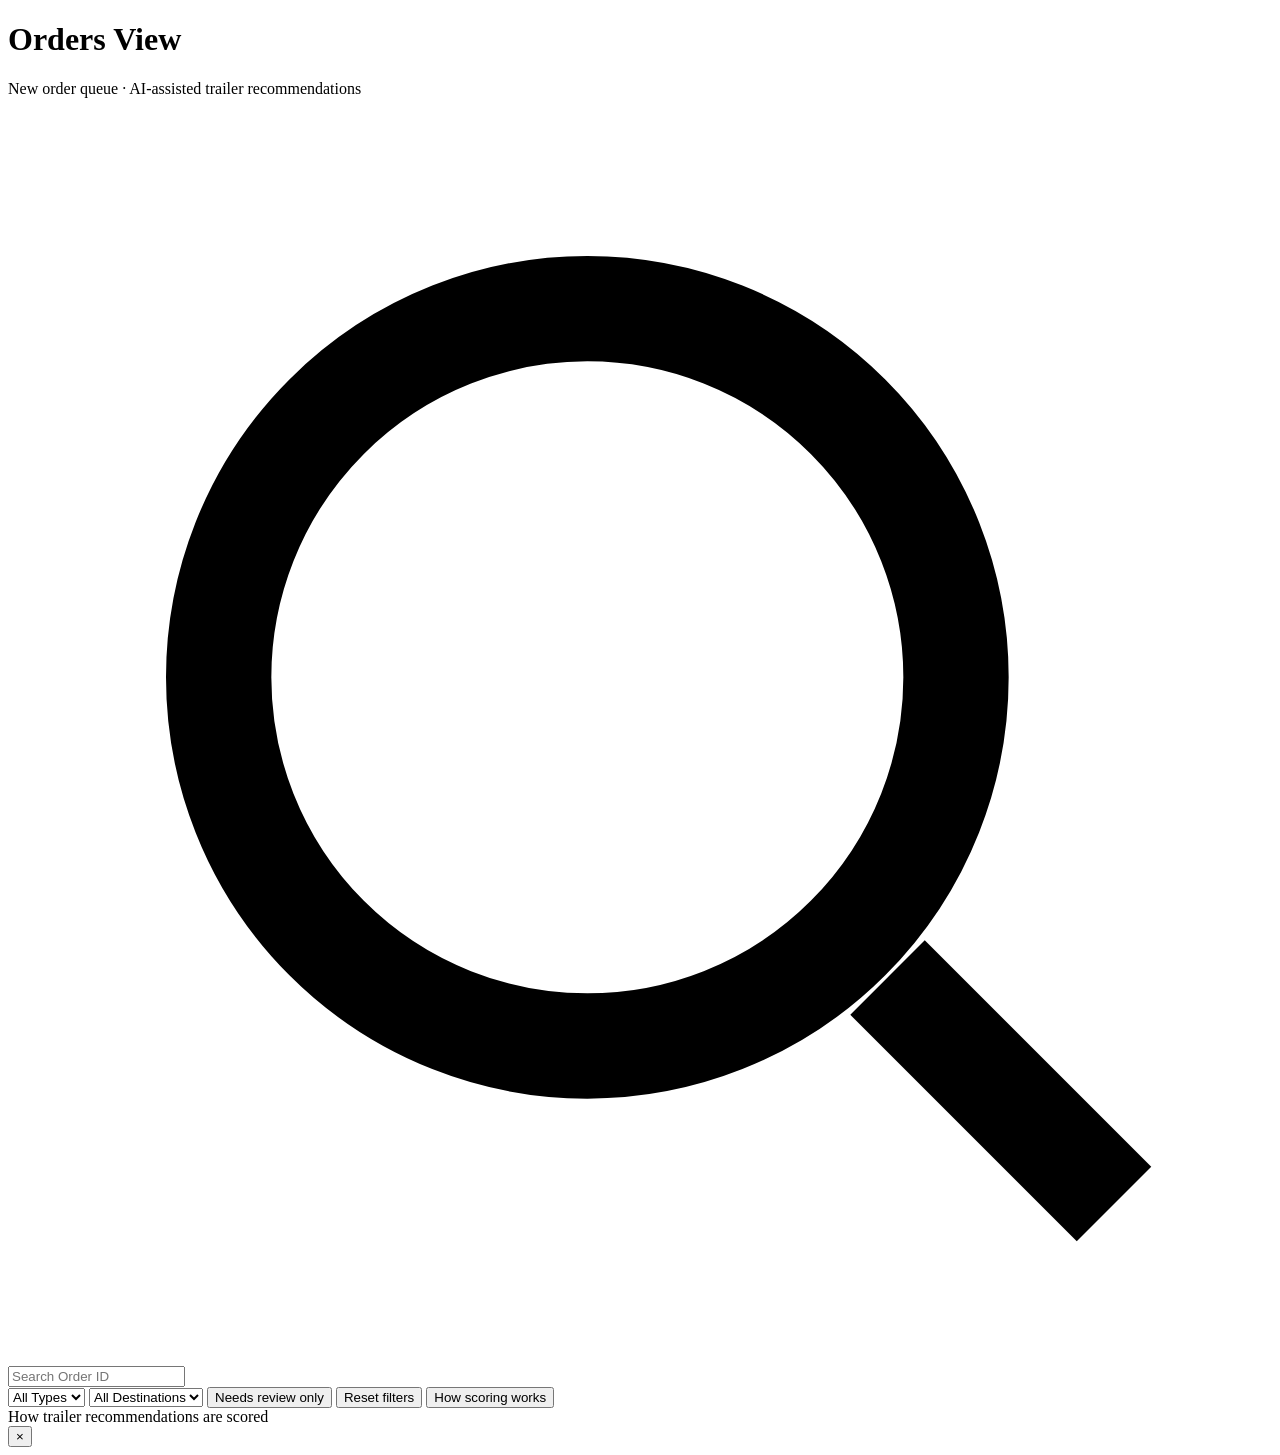
==== orders.html @ 5afacc36 "Add files via upload" ====
<!DOCTYPE html>
<html lang="en">
<head>
<meta charset="UTF-8">
<title>Order View — FleetView</title>
<meta name="viewport" content="width=device-width, initial-scale=1.0">
<link rel="preconnect" href="https://fonts.googleapis.com">
<link rel="preconnect" href="https://fonts.gstatic.com" crossorigin>
<link href="https://fonts.googleapis.com/css2?family=Plus+Jakarta+Sans:wght@400;500;600;700;800&display=swap" rel="stylesheet">
<link rel="stylesheet" href="assets/style.css">
</head>
<body data-page="orders">
<header id="topbar"></header>
<div class="app-shell">
<nav id="sidebar-nav"></nav>

<main id="main">
  <div class="page-header">
    <div>
      <h1 class="page-title">Orders View</h1>
      <div class="page-sub">New order queue · AI-assisted trailer recommendations</div>
    </div>
    <div id="date-slicer"></div>
  </div>

  <div class="kpi-row kpi-row-5" id="orders-kpi-row"></div>

  <div class="panel">
    <div class="toolbar">
      <div class="search-box">
        <svg class="search-icon" viewBox="0 0 24 24" fill="none" stroke="currentColor" stroke-width="2"><circle cx="11" cy="11" r="7"/><path d="M21 21l-4.3-4.3"/></svg>
        <input id="search-input" type="text" placeholder="Search Order ID" autocomplete="off">
      </div>
      <select class="select" id="filter-type">
        <option value="">All Types</option>
      </select>
      <select class="select" id="filter-destination">
        <option value="">All Destinations</option>
      </select>
      <button class="chip-toggle" id="filter-review">Needs review only</button>
      <span class="spacer"></span>
      <button class="btn-reset" id="btn-reset">Reset filters</button>
      <button class="btn-reset" id="btn-scoring-info" title="How recommendations are scored">How scoring works</button>
    </div>

    <div class="table-scroll">
      <table>
        <thead>
          <tr id="thead-row"></tr>
        </thead>
        <tbody id="table-body"></tbody>
      </table>
    </div>

    <div class="pagination">
      <div id="pagination-info"></div>
      <div class="pagination-btns" id="pagination-btns"></div>
    </div>
  </div>
</main>
</div>

<div class="modal-backdrop" id="scoring-modal">
  <div class="modal-card">
    <div class="modal-header">
      <div class="panel-title">How trailer recommendations are scored</div>
      <button class="modal-close" id="scoring-modal-close">&times;</button>
    </div>
    <div class="modal-body" id="scoring-modal-body"></div>
  </div>
</div>

<script src="assets/data.js"></script>
<script src="assets/recommendations.js"></script>
<script src="assets/app.js"></script>
<script src="assets/orders.js"></script>
</body>
</html>
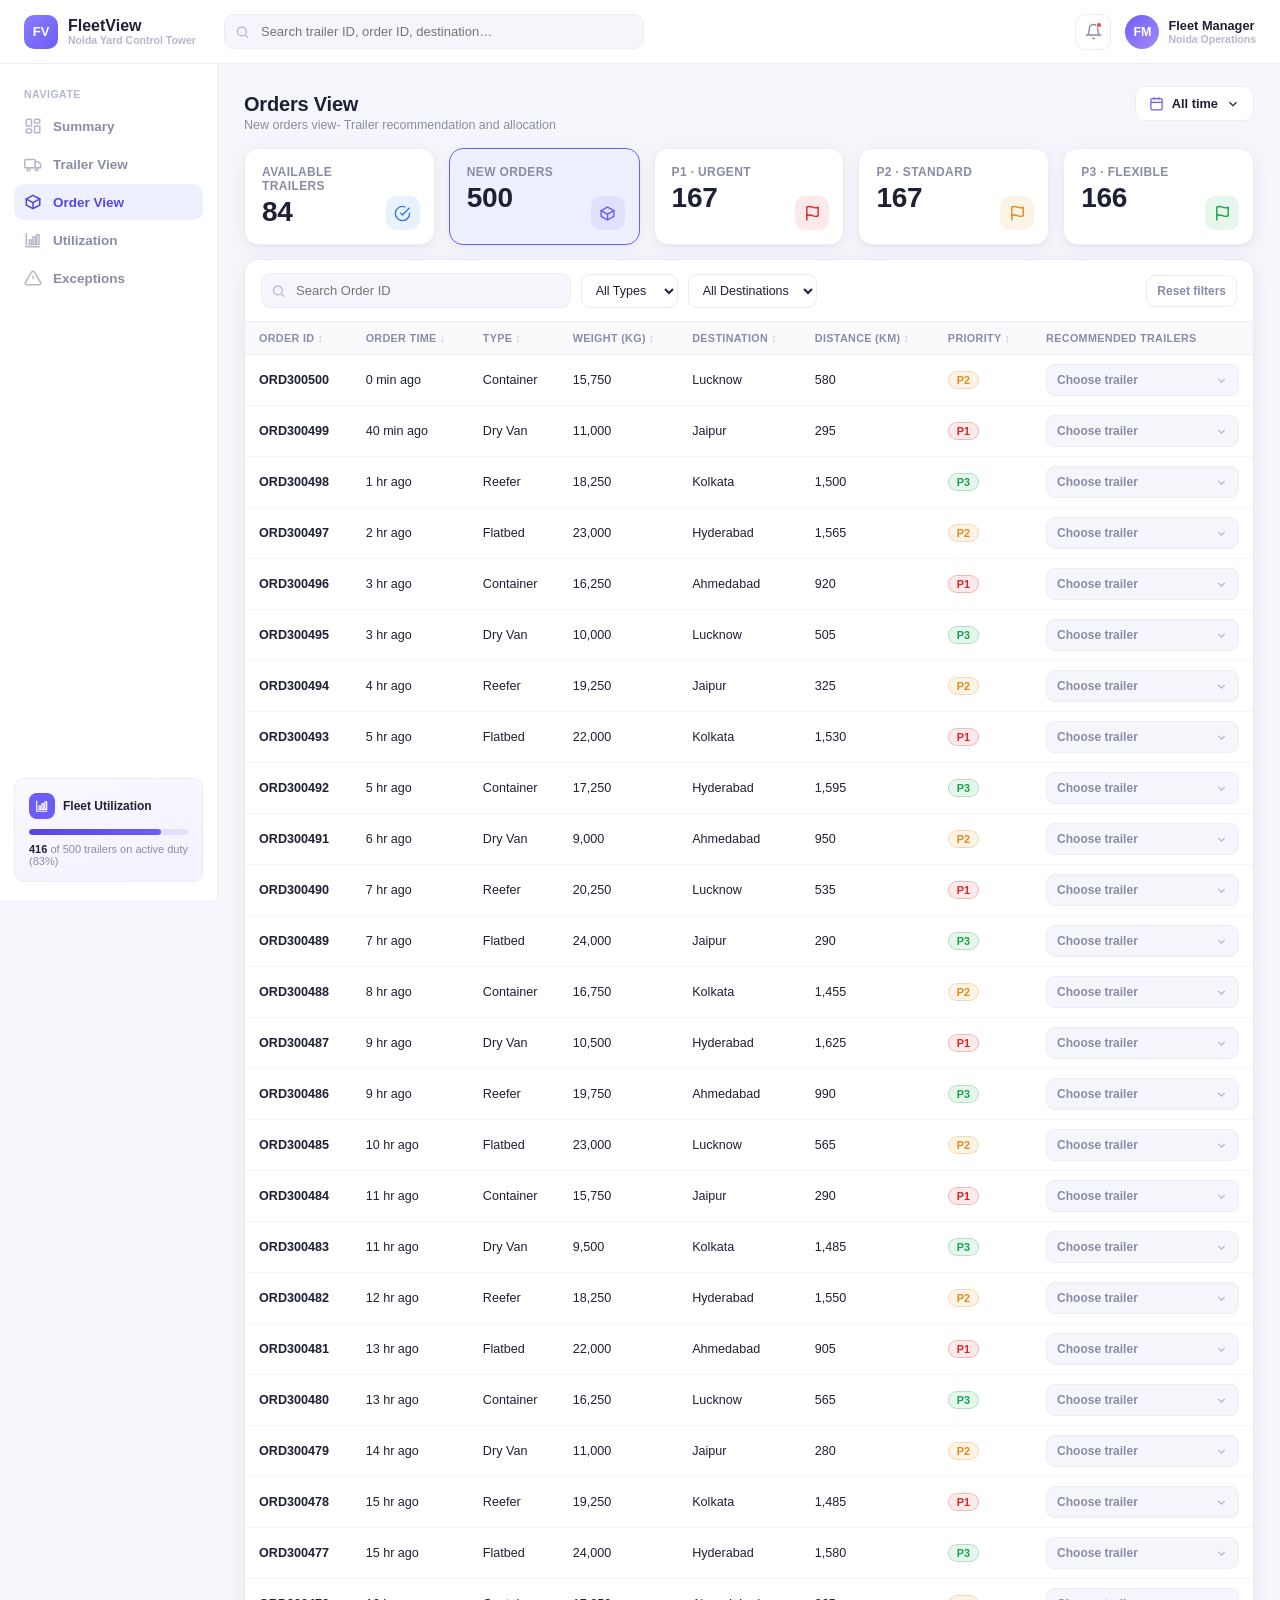
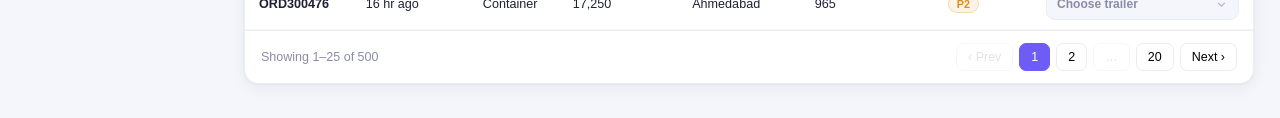
==== commit c5770acb: "Update trailer/order views, recalibrate timestamps, clean up UI - Reorder Trailer View columns and r" ====
--- a/orders.html
+++ b/orders.html
@@ -18,7 +18,7 @@
   <div class="page-header">
     <div>
       <h1 class="page-title">Orders View</h1>
-      <div class="page-sub">New order queue · AI-assisted trailer recommendations</div>
+      <div class="page-sub">New orders view- Trailer recommendation and allocation</div>
     </div>
     <div id="date-slicer"></div>
   </div>
@@ -37,10 +37,8 @@
       <select class="select" id="filter-destination">
         <option value="">All Destinations</option>
       </select>
-      <button class="chip-toggle" id="filter-review">Needs review only</button>
       <span class="spacer"></span>
       <button class="btn-reset" id="btn-reset">Reset filters</button>
-      <button class="btn-reset" id="btn-scoring-info" title="How recommendations are scored">How scoring works</button>
     </div>
 
     <div class="table-scroll">
@@ -60,16 +58,6 @@
 </main>
 </div>
 
-<div class="modal-backdrop" id="scoring-modal">
-  <div class="modal-card">
-    <div class="modal-header">
-      <div class="panel-title">How trailer recommendations are scored</div>
-      <button class="modal-close" id="scoring-modal-close">&times;</button>
-    </div>
-    <div class="modal-body" id="scoring-modal-body"></div>
-  </div>
-</div>
-
 <script src="assets/data.js"></script>
 <script src="assets/recommendations.js"></script>
 <script src="assets/app.js"></script>
--- a/assets/style.css
+++ b/assets/style.css
@@ -0,0 +1,529 @@
+:root {
+  --bg: #f5f6fb;
+  --panel: #ffffff;
+  --border: #ececf3;
+  --border-strong: #e2e3f0;
+  --text: #1e2033;
+  --text-muted: #8a8ca6;
+  --text-faint: #b5b7cc;
+  --accent: #6d5df6;
+  --accent-dark: #5647e0;
+  --accent-soft: #eef0ff;
+  --radius: 14px;
+  --radius-sm: 10px;
+  --shadow: 0 1px 2px rgba(30, 32, 51, 0.04), 0 4px 16px rgba(30, 32, 51, 0.06);
+}
+
+* { box-sizing: border-box; }
+html { height: 100%; }
+body {
+  margin: 0;
+  min-height: 100%;
+  background: var(--bg);
+  color: var(--text);
+  font-family: "Plus Jakarta Sans", Inter, -apple-system, BlinkMacSystemFont, Arial, sans-serif;
+  font-size: 14px;
+  display: flex;
+  flex-direction: column;
+}
+
+/* -------- Topbar -------- */
+#topbar {
+  height: 64px; flex: 0 0 64px;
+  background: var(--panel); border-bottom: 1px solid var(--border);
+  display: flex; align-items: center; gap: 20px;
+  padding: 0 24px; position: sticky; top: 0; z-index: 100;
+}
+.tb-brand { display: flex; align-items: center; gap: 10px; text-decoration: none; color: inherit; flex: 0 0 auto; }
+.tb-brand-mark {
+  width: 34px; height: 34px; border-radius: 10px;
+  background: linear-gradient(135deg, #8b7cff, var(--accent));
+  display: flex; align-items: center; justify-content: center;
+  font-weight: 800; font-size: 13px; color: white; flex: 0 0 auto;
+}
+.tb-brand-text { font-weight: 800; font-size: 16px; color: var(--text); line-height: 1.1; }
+.tb-brand-sub { font-size: 10.5px; color: var(--text-faint); font-weight: 600; }
+.tb-search { flex: 1; max-width: 420px; position: relative; margin-left: 8px; }
+.tb-search input {
+  width: 100%; padding: 9px 14px 9px 36px; border: 1px solid var(--border); border-radius: 10px;
+  background: var(--bg); font-size: 13px; font-family: inherit; color: var(--text);
+}
+.tb-search input:focus { outline: none; border-color: var(--accent); background: #fff; box-shadow: 0 0 0 3px var(--accent-soft); }
+.tb-search svg { position: absolute; left: 11px; top: 50%; transform: translateY(-50%); width: 15px; height: 15px; color: var(--text-faint); }
+.tb-right { display: flex; align-items: center; gap: 14px; margin-left: auto; flex: 0 0 auto; }
+.tb-icon-btn {
+  width: 36px; height: 36px; border-radius: 10px; border: 1px solid var(--border); background: #fff;
+  display: flex; align-items: center; justify-content: center; color: var(--text-muted); position: relative; cursor: pointer;
+}
+.tb-icon-btn svg { width: 17px; height: 17px; }
+.tb-icon-btn .dot-badge { position: absolute; top: 7px; right: 8px; width: 6px; height: 6px; border-radius: 50%; background: #ef4444; border: 1.5px solid #fff; }
+.tb-user { display: flex; align-items: center; gap: 9px; cursor: default; }
+.tb-avatar {
+  width: 34px; height: 34px; border-radius: 50%; background: linear-gradient(135deg, #6d5df6, #a78bfa);
+  color: #fff; display: flex; align-items: center; justify-content: center; font-weight: 700; font-size: 12.5px;
+}
+.tb-user-name { font-size: 12.8px; font-weight: 700; line-height: 1.2; }
+.tb-user-role { font-size: 10.5px; color: var(--text-faint); font-weight: 600; }
+
+/* -------- App shell -------- */
+.app-shell { display: flex; flex: 1; min-height: 0; }
+
+/* -------- Sidebar -------- */
+#sidebar-nav {
+  width: 218px;
+  flex: 0 0 218px;
+  background: var(--panel);
+  border-right: 1px solid var(--border);
+  color: var(--text);
+  display: flex;
+  flex-direction: column;
+  padding: 18px 14px;
+  position: sticky;
+  top: 64px;
+  align-self: flex-start;
+  min-height: calc(100vh - 64px);
+}
+.nav-section-label {
+  font-size: 10.5px; font-weight: 700; text-transform: uppercase; letter-spacing: .05em;
+  color: var(--text-faint); padding: 6px 10px 8px;
+}
+.nav-items { display: flex; flex-direction: column; gap: 2px; }
+.nav-item {
+  display: flex; align-items: center; gap: 11px;
+  padding: 9px 10px; border-radius: 10px;
+  color: var(--text-muted); text-decoration: none; font-size: 13.5px; font-weight: 600;
+  position: relative;
+}
+.nav-item:hover:not(.disabled) { background: #f7f7fc; color: var(--text); }
+.nav-item.active { background: var(--accent-soft); color: var(--accent-dark); }
+.nav-item.active .nav-icon { color: var(--accent-dark); }
+.nav-item.disabled { color: var(--text-faint); cursor: default; }
+.nav-icon { width: 18px; height: 18px; display: inline-flex; color: var(--text-faint); }
+.nav-icon svg { width: 100%; height: 100%; }
+.nav-item.active .nav-icon svg, .nav-item:hover:not(.disabled) .nav-icon svg { color: inherit; }
+.soon { margin-left: auto; font-size: 9.5px; background: #f1f1f7; padding: 2px 7px; border-radius: 20px; color: var(--text-faint); font-weight: 700; }
+
+.nav-widget {
+  margin-top: auto; border: 1px solid var(--border); border-radius: var(--radius-sm);
+  padding: 14px; background: linear-gradient(165deg, #faf9ff, #f3f1ff);
+}
+.nav-widget-top { display: flex; align-items: center; gap: 8px; margin-bottom: 10px; }
+.nav-widget-icon {
+  width: 26px; height: 26px; border-radius: 8px; background: var(--accent); color: #fff;
+  display: flex; align-items: center; justify-content: center; flex: 0 0 auto;
+}
+.nav-widget-icon svg { width: 14px; height: 14px; }
+.nav-widget-title { font-size: 12px; font-weight: 700; color: var(--text); }
+.nav-widget-track { height: 6px; background: #e3e0fa; border-radius: 4px; overflow: hidden; margin-bottom: 8px; }
+.nav-widget-fill { height: 100%; background: linear-gradient(90deg, var(--accent-dark), var(--accent)); border-radius: 4px; }
+.nav-widget-caption { font-size: 11px; color: var(--text-muted); }
+.nav-widget-caption b { color: var(--text); }
+
+/* -------- Main -------- */
+#main {
+  flex: 1;
+  min-width: 0;
+  padding: 22px 26px 34px;
+}
+.page-header { display: flex; align-items: baseline; justify-content: space-between; margin-bottom: 16px; flex-wrap: wrap; gap: 10px; }
+.page-title { font-size: 20px; font-weight: 800; margin: 0; letter-spacing: -.01em; }
+.page-sub { color: var(--text-muted); font-size: 12.5px; margin-top: 2px; }
+
+.hero-banner {
+  position: relative; border-radius: var(--radius); overflow: hidden;
+  height: 176px; margin-bottom: 16px;
+  background-image: url('images/hero.jpg');
+  background-size: cover; background-position: center 78%;
+  display: flex; align-items: flex-end;
+  box-shadow: var(--shadow);
+}
+.hero-overlay {
+  position: absolute; inset: 0;
+  background:
+    linear-gradient(180deg, rgba(60,50,120,0.18) 0%, rgba(45,38,100,0.22) 45%, rgba(20,16,52,0.68) 100%),
+    linear-gradient(90deg, rgba(30,24,70,0.22) 0%, rgba(30,24,70,0.02) 55%);
+}
+.hero-content { position: relative; z-index: 1; padding: 18px 26px; display: flex; align-items: flex-end; justify-content: space-between; width: 100%; gap: 16px; flex-wrap: wrap; }
+.hero-content .page-title { color: #fff; text-shadow: 0 1px 6px rgba(0,0,0,0.35); font-size: 22px; }
+.hero-content .page-sub { color: #e4e3f7; }
+.hero-stats { display: flex; gap: 22px; }
+.hero-stat { text-align: right; }
+.hero-stat-value { color: #fff; font-size: 20px; font-weight: 800; line-height: 1.1; }
+.hero-stat-label { color: #d9d7f5; font-size: 10.5px; font-weight: 600; text-transform: uppercase; letter-spacing: .04em; margin-top: 2px; }
+
+.panel {
+  background: var(--panel);
+  border: 1px solid var(--border);
+  border-radius: var(--radius);
+  box-shadow: var(--shadow);
+}
+
+/* -------- KPI header buttons -------- */
+.kpi-row { display: grid; grid-template-columns: repeat(3, 1fr); gap: 14px; margin-bottom: 14px; }
+.kpi-card {
+  padding: 16px 17px; cursor: pointer; user-select: none; position: relative;
+  min-height: 92px; padding-right: 60px;
+  transition: box-shadow .15s, border-color .15s;
+}
+.kpi-card:hover { box-shadow: 0 6px 18px rgba(30,32,51,0.09); }
+.kpi-card.open { border-color: var(--accent); }
+.kpi-label { font-size: 12px; color: var(--text-muted); font-weight: 700; text-transform: uppercase; letter-spacing: .03em; }
+.kpi-value { font-size: 28px; font-weight: 800; margin-top: 3px; letter-spacing: -.01em; }
+.kpi-subvalue { font-size: 11.5px; color: var(--text-faint); font-weight: 600; margin-top: 3px; }
+.kpi-progress { margin-top: 10px; max-width: calc(100% - 6px); }
+.kpi-progress .mini-bar-track { height: 5px; }
+.kpi-progress-label { font-size: 11px; color: var(--text-faint); font-weight: 600; margin-top: 5px; }
+.kpi-dot { width: 9px; height: 9px; border-radius: 50%; }
+.kpi-chevron { position: absolute; top: 14px; right: 14px; transition: transform .15s; color: var(--text-faint); }
+.kpi-icon-badge {
+  width: 34px; height: 34px; border-radius: 10px; display: flex; align-items: center; justify-content: center;
+  position: absolute; right: 14px; bottom: 14px;
+}
+.kpi-icon-badge svg { width: 17px; height: 17px; }
+.kpi-card-body { display: flex; flex-direction: column; }
+.kpi-card.open .kpi-chevron { transform: rotate(180deg); }
+.kpi-sub-list { margin-top: 11px; padding-top: 11px; border-top: 1px dashed var(--border); display: none; }
+.kpi-card.open .kpi-sub-list { display: block; }
+.kpi-sub-row { display: flex; align-items: center; justify-content: space-between; padding: 5px 2px; font-size: 12.5px; border-radius: 6px; }
+.kpi-sub-row:hover { background: var(--bg); }
+.kpi-sub-row .dot { width: 8px; height: 8px; border-radius: 50%; margin-right: 8px; display: inline-block; }
+.kpi-sub-name { display: flex; align-items: center; color: var(--text); }
+.kpi-sub-count { font-weight: 700; }
+
+/* -------- Content grid: order summary + map -------- */
+.content-grid { display: grid; grid-template-columns: 290px 1fr; gap: 14px; align-items: stretch; }
+@media (max-width: 1100px) { .content-grid { grid-template-columns: 1fr; } }
+
+.panel-title-row { display: flex; align-items: center; justify-content: space-between; padding: 13px 16px; border-bottom: 1px solid var(--border); }
+.panel-title { font-weight: 800; font-size: 13.5px; }
+.panel-body { padding: 13px 16px; }
+
+.stat-line { display: flex; justify-content: space-between; align-items: center; gap: 10px; padding: 7px 2px; border-bottom: 1px solid #f4f4f9; font-size: 12.8px; }
+.stat-line:last-child { border-bottom: none; }
+.stat-line span:first-child { min-width: 0; }
+.stat-line .n { font-weight: 700; white-space: nowrap; flex: 0 0 auto; }
+
+.mini-bars { display: flex; flex-direction: column; gap: 8px; margin-top: 4px; }
+.mini-bar-row { font-size: 12px; }
+.mini-bar-label { display: flex; justify-content: space-between; margin-bottom: 3px; color: var(--text-muted); }
+.mini-bar-track { height: 6px; background: #f0f0f7; border-radius: 4px; overflow: hidden; }
+.mini-bar-fill { height: 100%; border-radius: 4px; }
+
+.coverage-list { display: flex; flex-direction: column; }
+.coverage-row {
+  display: flex; align-items: center; justify-content: space-between; gap: 8px;
+  padding: 7px 2px; border-bottom: 1px solid #f4f4f9; font-size: 12.2px;
+}
+.coverage-row:last-child { border-bottom: none; }
+.coverage-type { font-weight: 700; color: var(--text); flex: 1; min-width: 0; }
+.coverage-mid { color: var(--text-muted); flex: 0 0 auto; white-space: nowrap; }
+.coverage-avail { font-weight: 700; flex: 0 0 auto; white-space: nowrap; color: var(--text); }
+.coverage-avail.critical { color: #c22a2a; }
+
+/* -------- Map (Leaflet) -------- */
+.map-wrap { position: relative; display: flex; flex-direction: column; }
+.dot { width: 8px; height: 8px; border-radius: 50%; display: inline-block; }
+
+.map-tabs { display: flex; gap: 20px; padding: 0 16px; border-bottom: 1px solid var(--border); overflow-x: auto; }
+.map-tab {
+  padding: 11px 1px; font-size: 12.8px; font-weight: 700; color: var(--text-muted);
+  border-bottom: 2px solid transparent; cursor: pointer; display: flex; align-items: center; gap: 7px;
+  white-space: nowrap; user-select: none;
+}
+.map-tab:hover { color: var(--text); }
+.map-tab .count-chip {
+  font-size: 10.8px; background: #f1f1f7; padding: 1px 7px; border-radius: 20px;
+  color: var(--text-muted); font-weight: 700;
+}
+.map-tab.active { color: var(--accent-dark); border-bottom-color: var(--accent); }
+.map-tab.active .count-chip { background: var(--accent-soft); color: var(--accent-dark); }
+
+.leaflet-map-wrap { position: relative; flex: 1; display: flex; }
+#leaflet-map { width: 100%; flex: 1; min-height: 360px; border-radius: 0 0 var(--radius) var(--radius); background: #eef0f5; }
+.map-floating-legend {
+  position: absolute; bottom: 14px; left: 14px; background: rgba(255,255,255,0.96);
+  border: 1px solid var(--border); border-radius: 10px; padding: 8px 12px; font-size: 11.5px;
+  box-shadow: 0 2px 10px rgba(30,32,51,.12); z-index: 500; display: flex; gap: 12px;
+}
+.map-floating-legend span { display: flex; align-items: center; gap: 5px; color: var(--text-muted); font-weight: 600; }
+
+.trailer-badge {
+  border-radius: 50%; display: flex; align-items: center; justify-content: center;
+  color: #fff; font-weight: 700; border: 2px solid #fff; box-shadow: 0 2px 6px rgba(30,32,51,.35);
+}
+.map-popup-title { font-weight: 800; font-size: 12.8px; margin-bottom: 5px; }
+.map-popup-list { display: flex; flex-direction: column; }
+.map-popup-list a { padding: 2px 0; color: var(--accent-dark); text-decoration: none; font-size: 12px; font-weight: 700; }
+.map-popup-list a:hover { text-decoration: underline; }
+.map-popup-more { font-size: 11px; color: var(--text-muted); margin-top: 4px; }
+.leaflet-popup-content-wrapper { border-radius: 10px; font-family: "Plus Jakarta Sans", sans-serif; }
+
+/* -------- Bottom row on summary -------- */
+.bottom-grid { display: grid; grid-template-columns: 1.2fr 1fr 1fr; gap: 14px; margin-top: 14px; }
+@media (max-width: 1200px) { .bottom-grid { grid-template-columns: 1fr 1fr; } }
+@media (max-width: 800px) { .bottom-grid { grid-template-columns: 1fr; } }
+
+table { width: 100%; min-width: max-content; border-collapse: collapse; }
+thead th {
+  text-align: left; font-size: 10.8px; text-transform: uppercase; letter-spacing: .03em;
+  color: var(--text-muted); font-weight: 700; padding: 10px 14px; border-bottom: 1px solid var(--border);
+  background: #fafafd; position: sticky; top: 0; z-index: 1;
+  white-space: nowrap;
+}
+tbody td {
+  padding: 9px 14px; border-bottom: 1px solid #f4f4f9; font-size: 12.6px; vertical-align: middle;
+  white-space: nowrap;
+}
+tbody tr:hover { background: #fafafd; }
+.link { color: var(--accent-dark); font-weight: 700; text-decoration: none; cursor: pointer; }
+.link:hover { text-decoration: underline; }
+
+.badge {
+  display: inline-block; font-size: 10.8px; font-weight: 700; padding: 2px 8px;
+  border-radius: 20px; border: 1px solid; margin-right: 5px; white-space: nowrap;
+}
+.badge-sub { font-weight: 600; }
+
+.delay-tag { font-size: 10.8px; font-weight: 700; padding: 2px 7px; border-radius: 6px; white-space: nowrap; }
+.delay-ok { background: #e3f9ea; color: #158a4c; }
+.delay-bad { background: #fde8e8; color: #c22a2a; }
+.delay-mid { background: #fef3d9; color: #a5670a; }
+
+/* -------- Trailers page -------- */
+.toolbar {
+  display: flex; align-items: center; gap: 10px; padding: 13px 16px; flex-wrap: wrap;
+  border-bottom: 1px solid var(--border);
+}
+.search-box { position: relative; flex: 1; min-width: 220px; max-width: 340px; }
+.search-box input {
+  width: 100%; padding: 9px 12px 9px 34px; border: 1px solid var(--border); border-radius: 9px;
+  font-size: 13px; background: var(--bg); font-family: inherit; color: var(--text);
+}
+.search-box input:focus { outline: none; border-color: var(--accent); background: #fff; box-shadow: 0 0 0 3px var(--accent-soft); }
+.search-icon { position: absolute; left: 10px; top: 50%; transform: translateY(-50%); color: var(--text-faint); width: 15px; height: 15px; }
+.select {
+  padding: 8px 10px; border: 1px solid var(--border); border-radius: 9px; font-size: 12.5px;
+  background: #fff; color: var(--text); font-family: inherit;
+}
+.count-pill { background: var(--bg); border-radius: 20px; padding: 7px 14px; font-size: 12.2px; font-weight: 600; color: var(--text-muted); white-space: nowrap; }
+.count-pill b { color: var(--text); }
+.spacer { flex: 1; }
+.btn-reset {
+  border: 1px solid var(--border); background: #fff; border-radius: 9px; padding: 8px 10px;
+  cursor: pointer; color: var(--text-muted); font-size: 12px; font-weight: 700; font-family: inherit;
+}
+.btn-reset:hover { background: var(--bg); }
+.table-scroll { overflow: auto; }
+.pagination { display: flex; align-items: center; justify-content: space-between; padding: 12px 16px; border-top: 1px solid var(--border); font-size: 12.5px; color: var(--text-muted); }
+.pagination-btns { display: flex; gap: 6px; }
+.pagination-btns button {
+  border: 1px solid var(--border); background: #fff; border-radius: 7px; padding: 6px 11px; cursor: pointer; font-size: 12.5px; font-family: inherit;
+}
+.pagination-btns button:disabled { opacity: .4; cursor: default; }
+.pagination-btns button.active { background: var(--accent); color: #fff; border-color: var(--accent); }
+th.sortable { cursor: pointer; user-select: none; }
+th.sortable:hover { color: var(--text); }
+th .sort-arrow { margin-left: 3px; opacity: .5; }
+
+/* -------- Trailer detail page -------- */
+.detail-header {
+  display: flex; align-items: flex-start; justify-content: space-between; padding: 17px 20px;
+  border-bottom: 1px solid var(--border); flex-wrap: wrap; gap: 12px;
+}
+.detail-id-row { display: flex; align-items: center; gap: 10px; flex-wrap: wrap; }
+.detail-id { font-size: 21px; font-weight: 800; }
+.detail-meta { color: var(--text-muted); font-size: 12.5px; margin-top: 5px; display: flex; gap: 14px; flex-wrap: wrap; }
+.detail-grid { display: grid; grid-template-columns: 320px 1fr 1fr; gap: 14px; margin-top: 14px; align-items: stretch; }
+.detail-grid > .panel { height: 100%; }
+.detail-col-stack { display: flex; flex-direction: column; gap: 14px; height: 100%; }
+@media (max-width: 1150px) { .detail-grid { grid-template-columns: 1fr; } }
+
+.ontime-badge {
+  font-size: 13px; font-weight: 800; padding: 8px 16px; border-radius: 10px; white-space: nowrap;
+  display: flex; align-items: center; gap: 7px;
+}
+.ontime-badge .dot { width: 8px; height: 8px; border-radius: 50%; background: currentColor; }
+
+.timeline { padding: 17px 20px; }
+.tl-item { display: flex; gap: 14px; position: relative; padding-bottom: 24px; }
+.tl-item:last-child { padding-bottom: 0; }
+.tl-marker-wrap { display: flex; flex-direction: column; align-items: center; }
+.tl-dot { width: 16px; height: 16px; border-radius: 50%; border: 3px solid #e9e9f2; background: #fff; flex: 0 0 auto; z-index: 1; }
+.tl-dot.done { background: #16a34a; border-color: #16a34a; }
+.tl-dot.current { background: var(--accent); border-color: var(--accent); box-shadow: 0 0 0 4px var(--accent-soft); }
+.tl-dot.delayed { background: #dc2626; border-color: #dc2626; }
+.tl-line { width: 2px; flex: 1; background: #e9e9f2; margin-top: 2px; }
+.tl-item.done .tl-line { background: #86efac; }
+.tl-content { flex: 1; }
+.tl-title-row { display: flex; align-items: center; gap: 8px; flex-wrap: wrap; }
+.tl-title { font-weight: 700; font-size: 13.3px; }
+.tl-time { font-size: 11.5px; color: var(--text-muted); margin-top: 2px; }
+.tl-loc { font-size: 11.5px; color: var(--text-faint); }
+.tl-pending .tl-title { color: var(--text-faint); }
+
+.kv-list { display: flex; flex-direction: column; }
+.kv-row { display: flex; justify-content: space-between; padding: 8px 2px; border-bottom: 1px solid #f4f4f9; font-size: 12.6px; gap: 10px; }
+.kv-row:last-child { border-bottom: none; }
+.kv-row .k { color: var(--text-muted); white-space: nowrap; }
+.kv-row .v { font-weight: 700; text-align: right; }
+
+.driver-card { display: flex; align-items: center; gap: 12px; padding: 4px 2px 14px; }
+.driver-avatar {
+  width: 44px; height: 44px; border-radius: 50%; background: linear-gradient(135deg,#8b7cff,var(--accent));
+  color: #fff; display: flex; align-items: center; justify-content: center; font-weight: 700; font-size: 15px; flex: 0 0 auto;
+}
+.driver-name { font-weight: 700; font-size: 13.8px; }
+.driver-rating { font-size: 11.5px; color: var(--text-muted); }
+
+.status-strip {
+  display: flex; align-items: center; gap: 10px; padding: 10px 20px;
+  border-bottom: 1px solid var(--border); font-size: 12.3px; color: var(--text-muted); flex-wrap: wrap;
+}
+.status-strip b { color: var(--text); }
+
+.mini-map { border-radius: 0 0 var(--radius) var(--radius); overflow: hidden; flex: 1; min-height: 180px; }
+.route-map-panel { display: flex; flex-direction: column; flex: 1; min-height: 0; }
+
+.empty-state { text-align: center; padding: 50px 20px; color: var(--text-muted); }
+.empty-state svg { width: 38px; height: 38px; margin-bottom: 10px; opacity: .35; }
+
+.alert-banner {
+  display: flex; align-items: center; gap: 10px; background: #fff3e6; border: 1px solid #fcd9a8;
+  color: #9a5b12; padding: 10px 16px; border-radius: 10px; font-size: 12.5px; margin-bottom: 14px;
+}
+.alert-banner b { font-weight: 700; }
+.alert-banner svg { width: 20px; height: 20px; flex: 0 0 auto; }
+.nav-icon svg { width: 18px; height: 18px; }
+
+/* -------- Orders view -------- */
+.kpi-row-5 { grid-template-columns: repeat(5, 1fr); }
+@media (max-width: 1150px) { .kpi-row-5 { grid-template-columns: repeat(3, 1fr); } }
+@media (max-width: 700px) { .kpi-row-5 { grid-template-columns: repeat(2, 1fr); } }
+.kpi-row-4 { grid-template-columns: repeat(4, 1fr); }
+@media (max-width: 1000px) { .kpi-row-4 { grid-template-columns: repeat(2, 1fr); } }
+.kpi-card-flat { cursor: pointer; }
+.kpi-card-flat.open { background: var(--accent-soft); border-color: var(--accent); }
+
+.chip-toggle {
+  border: 1px solid var(--border); background: #fff; border-radius: 9px; padding: 8px 12px;
+  font-size: 12.2px; font-weight: 700; color: var(--text-muted); cursor: pointer; font-family: inherit; white-space: nowrap;
+}
+.chip-toggle:hover { background: var(--bg); }
+.chip-toggle.active { background: #fde8e8; border-color: #f8c6c6; color: #c22a2a; }
+
+.row-flag { background: #fffaf5; }
+.row-flag:hover { background: #fdf3ea; }
+.row-resolved { opacity: .55; }
+.row-resolved:hover { opacity: 1; }
+.handling-select { padding: 6px 8px; border-radius: 7px; font-size: 11.5px; cursor: pointer; }
+
+/* Trailer picker - custom button + portal popover (replaces a plain <select>) */
+.trailer-pick-btn {
+  display: flex; align-items: center; justify-content: space-between; gap: 10px;
+  min-width: 175px; width: 100%; padding: 8px 10px; border-radius: 9px;
+  border: 1.5px solid var(--border); background: var(--bg); cursor: pointer;
+  font: 600 12px "Plus Jakarta Sans", sans-serif; color: var(--text-muted);
+  transition: border-color .15s, background .15s, color .15s, box-shadow .15s;
+}
+.trailer-pick-btn:hover { border-color: var(--accent); color: var(--accent-dark); background: var(--accent-soft); box-shadow: 0 2px 8px rgba(109,93,246,.14); }
+.trailer-pick-btn svg { width: 13px; height: 13px; flex: 0 0 auto; opacity: .6; transition: transform .15s; }
+.trailer-pick-btn:hover svg { opacity: 1; }
+.tpb-text { display: flex; align-items: center; gap: 5px; overflow: hidden; text-overflow: ellipsis; white-space: nowrap; }
+.tpb-text b { font-weight: 800; }
+.trailer-pick-btn.assigned {
+  border-style: solid; font-weight: 700; background: #fff;
+}
+.trailer-pick-btn.assigned.rec-high { background: #e3f9ea; border-color: #bdeecd; color: #158a4c; }
+.trailer-pick-btn.assigned.rec-mid { background: #fef3d9; border-color: #fbe2ad; color: #a5670a; }
+.trailer-pick-btn.assigned.rec-low { background: #fde8e8; border-color: #f8c6c6; color: #c22a2a; }
+
+.trailer-picker {
+  position: fixed; z-index: 3000; width: 250px; padding: 8px;
+  background: var(--panel); border: 1px solid var(--border); border-radius: 13px;
+  box-shadow: 0 16px 44px rgba(30,32,51,.22);
+}
+.tp-label {
+  font: 700 9.5px "IBM Plex Mono", monospace; text-transform: uppercase; letter-spacing: .05em;
+  color: var(--text-faint); padding: 6px 8px 7px;
+}
+.tp-row {
+  display: flex; align-items: center; justify-content: space-between; gap: 10px;
+  width: 100%; padding: 9px 9px; border-radius: 9px; border: none; background: none; cursor: pointer;
+  font-family: "Plus Jakarta Sans", sans-serif; text-align: left;
+}
+.tp-row:hover { background: var(--bg); }
+.tp-row.selected { background: var(--accent-soft); }
+.tp-row-main { display: flex; flex-direction: column; gap: 2px; min-width: 0; }
+.tp-row-id { font-weight: 700; font-size: 12.5px; color: var(--text); }
+.tp-row-rank { font-size: 10px; color: var(--text-faint); font-weight: 600; text-transform: uppercase; letter-spacing: .03em; }
+.tp-row-acc { font-size: 11.5px; font-weight: 800; padding: 3px 9px; border-radius: 20px; flex: 0 0 auto; }
+.tp-row-acc.rec-high { background: #e3f9ea; color: #158a4c; }
+.tp-row-acc.rec-mid { background: #fef3d9; color: #a5670a; }
+.tp-row-acc.rec-low { background: #fde8e8; color: #c22a2a; }
+.tp-clear { margin-top: 4px; padding-top: 7px; border-top: 1px solid var(--line-2); }
+.tp-clear button {
+  width: 100%; padding: 8px 9px; border-radius: 9px; border: none; background: none; cursor: pointer;
+  color: var(--text-muted); font: 600 11.5px "Plus Jakarta Sans", sans-serif; text-align: left;
+}
+.tp-clear button:hover { background: #fde8e8; color: #c22a2a; }
+
+/* Toasts */
+#toast-host {
+  position: fixed; top: 20px; right: 20px; z-index: 2000;
+  display: flex; flex-direction: column; gap: 10px; pointer-events: none;
+}
+.toast {
+  background: var(--panel); color: var(--text); border-left: 3px solid var(--accent);
+  border-radius: 10px; padding: 12px 16px; font-size: 12.8px; font-weight: 600;
+  box-shadow: 0 10px 30px rgba(30,32,51,.18); min-width: 240px; max-width: 340px;
+  opacity: 0; transform: translateX(16px); transition: opacity .2s, transform .2s;
+}
+.toast.show { opacity: 1; transform: translateX(0); }
+.toast b { font-weight: 800; }
+
+/* Date/time slicer */
+.date-slicer { position: relative; }
+.date-slicer-btn {
+  display: flex; align-items: center; gap: 8px; padding: 9px 13px; border: 1px solid var(--border);
+  background: #fff; border-radius: 10px; font-size: 12.8px; font-weight: 700; color: var(--text);
+  cursor: pointer; font-family: inherit;
+}
+.date-slicer-btn:hover { background: var(--bg); }
+.date-slicer-btn svg:first-child { width: 15px; height: 15px; color: var(--accent); }
+.date-slicer-panel {
+  position: absolute; top: calc(100% + 8px); right: 0; width: 300px; background: #fff;
+  border: 1px solid var(--border); border-radius: var(--radius-sm); box-shadow: 0 10px 30px rgba(30,32,51,.15);
+  padding: 14px; z-index: 200;
+}
+.dsp-label { font-size: 10.5px; font-weight: 700; text-transform: uppercase; letter-spacing: .04em; color: var(--text-faint); margin-bottom: 8px; }
+.dsp-presets { display: flex; flex-wrap: wrap; gap: 6px; margin-bottom: 14px; }
+.dsp-presets button {
+  border: 1px solid var(--border); background: var(--bg); border-radius: 20px; padding: 5px 11px;
+  font-size: 11.5px; font-weight: 600; color: var(--text-muted); cursor: pointer; font-family: inherit;
+}
+.dsp-presets button.active { background: var(--accent); color: #fff; border-color: var(--accent); }
+.dsp-custom { display: flex; flex-direction: column; gap: 8px; }
+.dsp-custom label { font-size: 11px; font-weight: 600; color: var(--text-muted); display: flex; flex-direction: column; gap: 4px; }
+.dsp-custom input {
+  padding: 7px 9px; border: 1px solid var(--border); border-radius: 8px; font-size: 12.5px; font-family: inherit; color: var(--text);
+}
+.btn-primary-sm {
+  margin-top: 4px; background: var(--accent); color: #fff; border: none; border-radius: 8px;
+  padding: 8px 12px; font-size: 12.5px; font-weight: 700; cursor: pointer; font-family: inherit;
+}
+.btn-primary-sm:hover { background: var(--accent-dark); }
+
+/* Modal */
+.modal-backdrop {
+  display: none; position: fixed; inset: 0; background: rgba(15,13,35,.45); z-index: 1000;
+  align-items: center; justify-content: center;
+}
+.modal-backdrop.show { display: flex; }
+.modal-card {
+  background: #fff; border-radius: var(--radius); width: 520px; max-width: 92vw; max-height: 82vh;
+  overflow: hidden; display: flex; flex-direction: column; box-shadow: 0 20px 60px rgba(0,0,0,.3);
+}
+.modal-header { display: flex; align-items: center; justify-content: space-between; padding: 16px 18px; border-bottom: 1px solid var(--border); }
+.modal-close { background: none; border: none; font-size: 22px; line-height: 1; color: var(--text-faint); cursor: pointer; padding: 0 4px; }
+.modal-close:hover { color: var(--text); }
+.modal-body { padding: 16px 18px; overflow-y: auto; }
